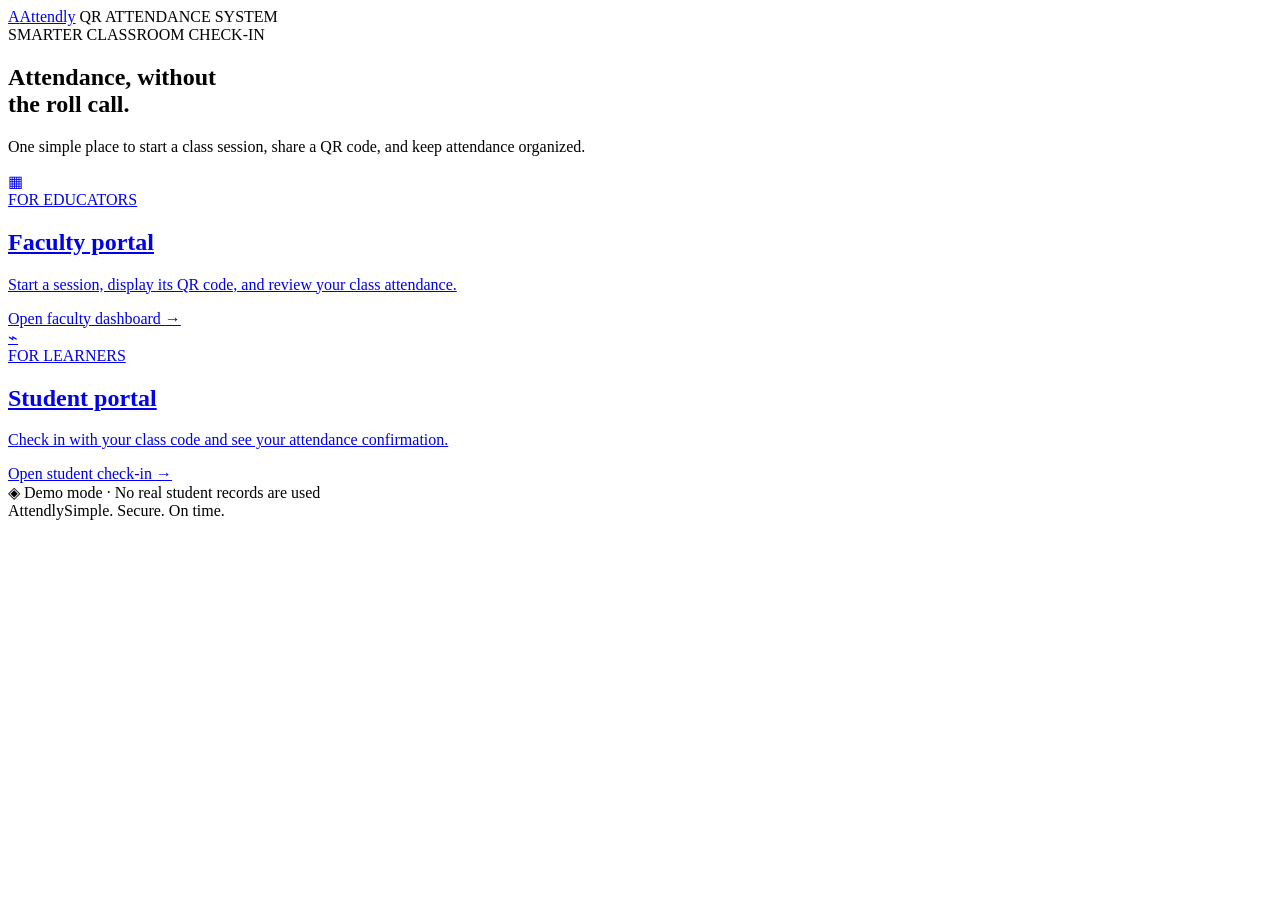
==== docs/index.html @ 0d037585 "Add docs/index.html" ====
<!doctype html>
<html lang="en">
<head>
  <meta charset="utf-8">
  <meta name="viewport" content="width=device-width, initial-scale=1">
  <meta name="theme-color" content="#102a43">
  <meta name="description" content="QR attendance portals for faculty and students.">
  <title>Attendly — QR Attendance</title>
  <link rel="stylesheet" href="styles.css">
</head>
<body class="landing-page">
  <header class="topbar landing-topbar">
    <a class="brand" href="index.html" aria-label="Attendly home"><span class="brand-mark">A</span><span>Attendly</span></a>
    <span class="topbar-note">QR ATTENDANCE SYSTEM</span>
  </header>

  <main class="landing-main">
    <section class="hero-copy">
      <div class="eyebrow"><span class="live-dot"></span> SMARTER CLASSROOM CHECK-IN</div>
      <h1>Attendance, without<br><span>the roll call.</span></h1>
      <p>One simple place to start a class session, share a QR code, and keep attendance organized.</p>
    </section>

    <section class="portal-grid" aria-label="Choose your portal">
      <a class="portal-card faculty-card" href="faculty.html">
        <div class="portal-icon faculty-icon" aria-hidden="true">▦</div>
        <div class="portal-label">FOR EDUCATORS</div>
        <h2>Faculty portal</h2>
        <p>Start a session, display its QR code, and review your class attendance.</p>
        <span class="portal-link">Open faculty dashboard <span aria-hidden="true">→</span></span>
      </a>
      <a class="portal-card student-card" href="student.html">
        <div class="portal-icon student-icon" aria-hidden="true">⌁</div>
        <div class="portal-label">FOR LEARNERS</div>
        <h2>Student portal</h2>
        <p>Check in with your class code and see your attendance confirmation.</p>
        <span class="portal-link">Open student check-in <span aria-hidden="true">→</span></span>
      </a>
    </section>

    <div class="landing-footnote"><span class="shield-icon" aria-hidden="true">◈</span> Demo mode · No real student records are used</div>
  </main>
  <footer class="site-footer"><span>Attendly</span><span>Simple. Secure. On time.</span></footer>
</body>
</html>
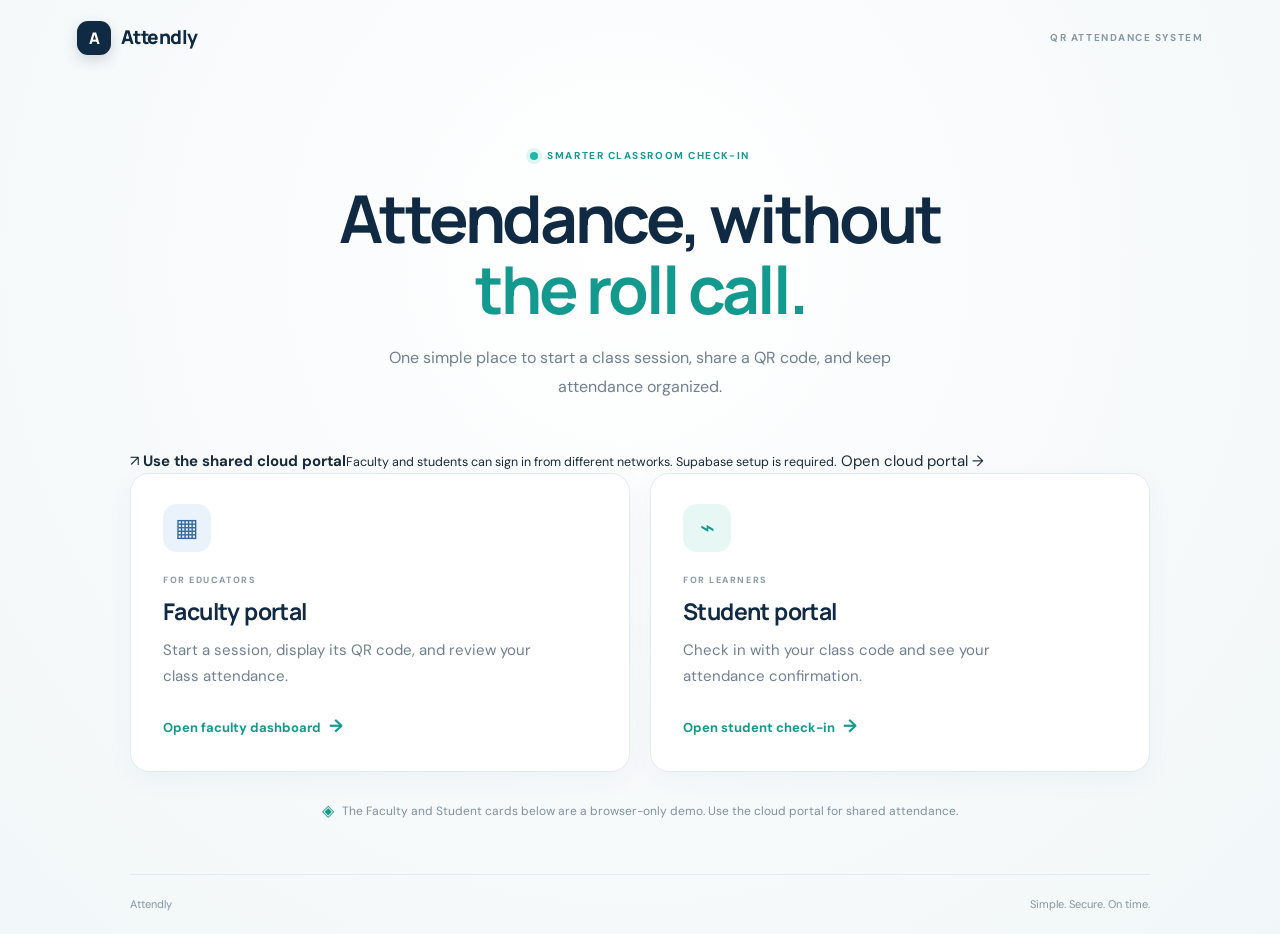
==== commit 2828fedb: "Link Supabase cloud attendance portal" ====
--- a/docs/index.html
+++ b/docs/index.html
@@ -21,6 +21,12 @@
       <p>One simple place to start a class session, share a QR code, and keep attendance organized.</p>
     </section>
 
+    <a class="online-banner" href="online/index.html">
+      <span class="online-banner-mark" aria-hidden="true">↗</span>
+      <span><strong>Use the shared cloud portal</strong><small>Faculty and students can sign in from different networks. Supabase setup is required.</small></span>
+      <span class="online-banner-action">Open cloud portal →</span>
+    </a>
+
     <section class="portal-grid" aria-label="Choose your portal">
       <a class="portal-card faculty-card" href="faculty.html">
         <div class="portal-icon faculty-icon" aria-hidden="true">▦</div>
@@ -38,9 +44,8 @@
       </a>
     </section>
 
-    <div class="landing-footnote"><span class="shield-icon" aria-hidden="true">◈</span> Demo mode · No real student records are used</div>
+    <div class="landing-footnote"><span class="shield-icon" aria-hidden="true">◈</span> The Faculty and Student cards below are a browser-only demo. Use the cloud portal for shared attendance.</div>
   </main>
   <footer class="site-footer"><span>Attendly</span><span>Simple. Secure. On time.</span></footer>
 </body>
 </html>
-
--- a/docs/styles.css
+++ b/docs/styles.css
@@ -0,0 +1,6 @@
+@import url('https://fonts.googleapis.com/css2?family=DM+Sans:wght@400;500;600;700&family=Manrope:wght@400;500;600;700;800&display=swap');
+:root{--navy:#102a43;--navy-2:#173e5e;--teal:#20b8a8;--teal-dark:#14998e;--ink:#1b2b3a;--muted:#708090;--line:#e4ebef;--paper:#fff;--wash:#f5f8fa;--green:#17856c;--amber:#b87611;--shadow:0 18px 55px rgba(16,42,67,.08)}
+*{box-sizing:border-box}html{scroll-behavior:smooth}body{margin:0;background:var(--wash);color:var(--ink);font-family:'DM Sans',Arial,sans-serif;font-size:15px;line-height:1.55}a{color:inherit;text-decoration:none}button,input,select{font:inherit}button,a,select{ -webkit-tap-highlight-color:transparent}button{cursor:pointer}.topbar{height:76px;padding:0 clamp(22px,6vw,88px);display:flex;align-items:center;justify-content:space-between;background:#fff;border-bottom:1px solid var(--line)}.brand{display:inline-flex;align-items:center;gap:10px;font-family:Manrope,sans-serif;font-size:19px;font-weight:800;letter-spacing:-.5px;color:var(--navy)}.brand-mark{height:34px;width:34px;border-radius:11px;background:var(--navy);display:grid;place-items:center;color:#fff;font-family:Manrope,sans-serif;font-size:16px;font-weight:800;box-shadow:0 5px 14px #102a432b}.topbar-note,.eyebrow,.portal-label,.detail-label{font-size:10px;letter-spacing:1.55px;font-weight:700;color:#8899a6}.landing-topbar{background:transparent;border:0}.landing-page{background:radial-gradient(ellipse at 49% 28%,#fff 0%,#f7fafb 58%,#f1f7f8 100%);min-height:100vh;display:flex;flex-direction:column}.landing-main{width:min(100% - 42px,1020px);margin:0 auto;flex:1;padding:72px 0 50px}.hero-copy{text-align:center;max-width:650px;margin:0 auto 48px}.eyebrow{display:flex;align-items:center;gap:9px;color:var(--teal-dark)}.hero-copy .eyebrow,.student-intro .eyebrow{justify-content:center}.live-dot{width:8px;height:8px;border-radius:50%;background:var(--teal);display:inline-block;box-shadow:0 0 0 4px #20b8a820}.hero-copy h1,.student-intro h1{font-family:Manrope,sans-serif;color:var(--navy);font-size:clamp(42px,7vw,66px);line-height:1.08;letter-spacing:-3px;margin:19px 0}.hero-copy h1 span,.student-intro h1 span{color:var(--teal-dark)}.hero-copy p,.student-intro p{margin:0 auto;max-width:510px;color:var(--muted);font-size:16px;line-height:1.8}.portal-grid{display:grid;grid-template-columns:1fr 1fr;gap:20px}.portal-card{position:relative;overflow:hidden;display:flex;flex-direction:column;align-items:flex-start;min-height:277px;padding:30px 32px;border:1px solid var(--line);border-radius:19px;background:#fff;box-shadow:0 8px 28px #173e5e0b;transition:transform .2s,box-shadow .2s,border-color .2s}.portal-card:hover,.portal-card:focus-visible{transform:translateY(-4px);box-shadow:var(--shadow);border-color:#b9dad7;outline:none}.portal-icon{height:48px;width:48px;display:grid;place-items:center;border-radius:14px;font-size:25px;margin-bottom:22px}.faculty-icon{background:#eaf2fc;color:#3568a1}.student-icon{background:#e7f8f4;color:#14998e}.portal-label{font-size:9px}.portal-card h2{font-family:Manrope,sans-serif;color:var(--navy);font-size:23px;letter-spacing:-.6px;margin:6px 0}.portal-card p{max-width:370px;margin:3px 0 24px;color:var(--muted);line-height:1.7}.portal-link{margin-top:auto;color:var(--teal-dark);font-weight:700;font-size:13px}.portal-link span{font-size:18px;margin-left:5px}.landing-footnote{display:flex;justify-content:center;gap:8px;align-items:center;color:#81919d;font-size:12px;margin-top:27px}.shield-icon{color:#179987;font-size:16px}.site-footer{width:min(100% - 42px,1020px);margin:0 auto;padding:21px 0;display:flex;justify-content:space-between;align-items:center;border-top:1px solid var(--line);color:#8795a0;font-size:11px}.site-footer a{color:var(--teal-dark);font-weight:700}.app-topbar{height:68px;padding:0 clamp(18px,4vw,58px)}.main-nav{display:flex;gap:7px;align-items:center;height:100%;margin-left:42px;margin-right:auto}.main-nav a{padding:9px 13px;border-radius:8px;color:#778895;font-size:13px;font-weight:600}.main-nav a.active{color:var(--navy);background:#eff6f7}.profile-chip,.secure-chip{display:flex;align-items:center;gap:9px;font-size:12px;color:#506373;font-weight:600}.avatar{width:33px;height:33px;border-radius:50%;display:grid;place-items:center;background:#d8f1ec;color:#188777;font-weight:700;font-size:11px}.secure-chip{color:var(--teal-dark);background:#e8f7f3;padding:9px 12px;border-radius:20px}.app-shell{width:min(100% - 44px,1180px);margin:0 auto;padding:37px 0 45px}.page-heading{display:flex;align-items:center;justify-content:space-between;margin-bottom:25px}.page-heading h1{font-family:Manrope,sans-serif;color:var(--navy);font-size:29px;letter-spacing:-1px;margin:5px 0 4px}.page-heading p,.panel-heading p{margin:0;color:var(--muted);font-size:13px}.date-pill{display:flex;gap:8px;align-items:center;padding:10px 14px;border:1px solid var(--line);border-radius:10px;background:#fff;color:#607180;font-size:12px}.stat-grid{display:grid;grid-template-columns:repeat(4,1fr);gap:14px;margin-bottom:17px}.stat-card{background:#fff;border:1px solid var(--line);border-radius:13px;padding:17px 19px;min-height:124px}.stat-top{display:flex;justify-content:space-between;align-items:center;color:#718291;font-size:12px}.stat-card>strong{display:block;color:var(--navy);font-family:Manrope,sans-serif;font-size:27px;line-height:1.25;margin:8px 0 1px}.stat-card small{color:#99a5ad;font-size:10px}.stat-icon{width:27px;height:27px;border-radius:8px;display:grid;place-items:center;font-size:14px}.stat-icon.blue{background:#edf3fc;color:#4d73ab}.stat-icon.green{background:#e6f7f1;color:#16886f}.stat-icon.violet{background:#f1edfc;color:#8066c0}.stat-icon.amber{background:#fff5e5;color:#b77912}.positive{color:#1a9675;font-weight:700}.dashboard-grid{display:grid;grid-template-columns:1.1fr .9fr;gap:16px;margin-bottom:17px}.panel{background:#fff;border:1px solid var(--line);border-radius:14px;padding:22px 23px;box-shadow:0 6px 18px #102a4305}.panel-heading{display:flex;align-items:flex-start;justify-content:space-between;gap:16px}.panel-heading h2{font-family:Manrope,sans-serif;color:var(--navy);font-size:18px;letter-spacing:-.4px;margin:5px 0 5px}.panel-heading p{font-size:11px}.panel-icon{width:38px;height:38px;border-radius:11px;display:grid;place-items:center;background:#e7f7f4;color:var(--teal-dark);font-size:20px}.session-form{margin-top:21px}.session-form label,.checkin-card form label{display:block;color:#405363;font-size:11px;font-weight:700;margin-bottom:7px}.input-with-icon,.field-wrap{display:flex;align-items:center;gap:10px;height:45px;border:1px solid #dfe7eb;border-radius:9px;padding:0 12px;background:#fff;color:#93a2ad}.input-with-icon:focus-within,.field-wrap:focus-within,.search-box:focus-within{border-color:#4ab9ab;box-shadow:0 0 0 3px #20b8a818}.input-with-icon select,.field-wrap input{appearance:none;outline:0;border:0;background:transparent;width:100%;color:#33495a;font-size:12px}.button{display:inline-flex;align-items:center;justify-content:center;gap:9px;border:0;border-radius:9px;padding:12px 17px;font-weight:700;font-size:12px;transition:background .18s,transform .18s}.button:hover{transform:translateY(-1px)}.button-primary{background:var(--navy);color:#fff}.button-primary:hover{background:#1b4868}.session-form .button{width:100%;margin-top:13px}.button-secondary{background:#eef4f5;border:1px solid #e1e9ed;color:#385061}.button-outline{background:#fff;border:1px solid #dce5e9;color:#526776}.button-outline:hover,.button-secondary:hover{background:#f5f9fa}.full-width{width:100%}.hidden{display:none!important}.active-session{border-top:1px solid var(--line);padding-top:15px;margin-top:20px}.session-status{display:flex;align-items:center;gap:8px;color:var(--green);font-size:9px;font-weight:800;letter-spacing:1px}.timer{margin-left:auto;color:#758693;font-variant-numeric:tabular-nums;font-size:11px}.qr-layout{display:flex;align-items:center;gap:20px;padding:15px 0}.qr-box{flex:0 0 135px;min-height:145px;border:1px solid var(--line);border-radius:11px;background:#fbfdfd;display:flex;flex-direction:column;align-items:center;justify-content:center;padding:9px}.qr-box img{width:110px;height:110px;object-fit:contain}.qr-caption{font-size:9px;color:#81919c;margin-top:5px}.qr-details{display:flex;flex-direction:column;min-width:0;gap:2px}.detail-label{margin-top:7px;font-size:8px;letter-spacing:1px}.detail-label:first-child{margin-top:0}.qr-details strong{color:var(--navy);font-size:12px}.session-code{letter-spacing:2px;font-size:17px!important}.qr-details code{font-size:9px;color:#82929e;overflow-wrap:anywhere}.text-button{align-self:flex-start;border:0;background:none;padding:4px 0;color:var(--teal-dark);font-size:10px;font-weight:700}.small-link{padding-top:6px;color:var(--teal-dark);font-size:10px;font-weight:700;white-space:nowrap}.class-list{margin-top:15px}.class-row{display:flex;align-items:center;gap:11px;padding:12px 0;border-bottom:1px solid #f0f3f5}.class-row:last-child{border:0}.class-color{height:33px;width:4px;border-radius:4px}.color-blue{background:#527cb7}.color-teal{background:#2eb29e}.color-violet{background:#927bd0}.class-info{display:flex;flex-direction:column;gap:2px}.class-info strong{font-size:11px;color:#334a5c}.class-info small{font-size:9px;color:#92a0aa}.class-time{margin-left:auto;color:#647584;font-size:10px}.class-live{margin-left:7px;color:#148a72;font-size:8px;letter-spacing:.8px;background:#e4f6ef;padding:3px 5px;border-radius:4px;vertical-align:1px}.class-summary{display:flex;justify-content:space-between;border-top:1px solid var(--line);padding-top:13px;margin-top:7px}.class-summary div{display:flex;flex-direction:column;gap:1px}.class-summary strong{color:var(--navy);font-size:14px}.class-summary span{color:#96a2aa;font-size:8px}.attendance-panel{padding-bottom:8px}.attendance-heading{align-items:center}.attendance-heading h2{margin-bottom:3px}.table-tools{display:flex;align-items:center;justify-content:space-between;margin:20px 0 10px}.search-box{height:35px;width:min(320px,65%);display:flex;align-items:center;gap:8px;padding:0 11px;border:1px solid var(--line);border-radius:8px;color:#8394a0}.search-box input{outline:0;border:0;background:transparent;width:100%;font-size:10px;color:var(--ink)}.table-count{font-size:10px;color:#96a2aa}.table-scroll{overflow-x:auto}table{width:100%;border-collapse:collapse;white-space:nowrap}thead th{text-align:left;padding:10px 11px;color:#91a0aa;font-size:8px;font-weight:700;letter-spacing:1px;border-bottom:1px solid var(--line)}tbody td{padding:11px;color:#5e7180;font-size:10px;border-bottom:1px solid #f1f4f5}tbody tr:last-child td{border-bottom:0}.student-cell{display:flex;align-items:center;gap:8px;color:#334b5c;font-weight:700}.student-avatar{width:27px;height:27px;display:grid;place-items:center;border-radius:8px;background:#e8f1f7;color:#537b99;font-size:9px;font-weight:700}.status-pill{display:inline-flex;align-items:center;gap:5px;padding:4px 8px;border-radius:20px;font-size:9px;font-weight:700}.status-present{color:#17816b;background:#e6f7f1}.status-late{color:#a56b13;background:#fff5e5}.status-pill:before{content:'';width:5px;height:5px;border-radius:50%;background:currentColor}.empty-state{text-align:center;color:#8a99a3;font-size:12px;padding:24px}.demo-notice{display:flex;gap:8px;align-items:flex-start;color:#84939d;font-size:10px;margin:15px 2px}.demo-notice span{color:#239687}.student-shell{width:min(100% - 40px,940px);min-height:calc(100vh - 144px);margin:0 auto;padding:53px 0 44px;display:grid;grid-template-columns:.9fr 1.1fr;align-items:center;gap:48px}.student-intro .eyebrow{justify-content:flex-start}.student-intro h1{font-size:clamp(37px,5vw,52px);letter-spacing:-2px;margin:15px 0}.student-intro p{margin:0;max-width:375px;font-size:14px}.checkin-card{background:#fff;border:1px solid var(--line);border-radius:17px;padding:29px;box-shadow:var(--shadow)}.checkin-title{display:flex;align-items:center;gap:12px;margin-bottom:19px}.checkin-icon{height:43px;width:43px;border-radius:12px;background:#e5f7f3;color:var(--teal-dark);font-size:25px;display:grid;place-items:center}.checkin-title h2{font-family:Manrope,sans-serif;color:var(--navy);font-size:17px;margin:0}.checkin-title p{margin:1px 0 0;color:#91a0aa;font-size:10px}.session-banner{display:flex;align-items:center;gap:11px;background:#f0f8f6;border:1px solid #e1f1ed;border-radius:9px;padding:12px;margin-bottom:18px}.session-banner .live-dot{flex:0 0 auto}.session-banner div{display:flex;flex-direction:column}.session-banner strong{color:#315a58;font-size:10px}.session-banner small{color:#819994;font-size:9px;margin-top:2px}.checkin-card form label{margin:13px 0 6px}.field-wrap{height:44px}.field-wrap input{font-size:12px}.field-wrap input::placeholder{color:#a6b2ba}.code-field input{letter-spacing:3px;font-size:14px}.checkin-button{width:100%;margin-top:20px;height:46px}.checkin-button span{font-size:17px;margin-left:auto}.privacy-note{display:flex;align-items:center;justify-content:center;gap:6px;margin-top:16px;color:#92a0a9;font-size:9px}.privacy-note span{color:#2a9c8c}.success-view{text-align:center;padding:9px 4px 0}.success-mark{width:56px;height:56px;border-radius:50%;display:grid;place-items:center;margin:0 auto 17px;background:#e3f7ef;color:#178b70;font-size:27px;font-weight:700}.success-view .eyebrow{justify-content:center}.success-view h2{font-family:Manrope,sans-serif;color:var(--navy);font-size:23px;margin:7px 0}.success-view>p{color:#80909b;font-size:11px;margin:0 0 20px}.success-receipt{display:grid;grid-template-columns:1fr 1fr;gap:8px;text-align:left;background:#f7fafb;border:1px solid #e9eff1;border-radius:10px;padding:15px;margin-bottom:18px}.success-receipt span{color:#96a3ac;font-size:8px;letter-spacing:1px}.success-receipt strong{color:#385163;font-size:10px}.help-note{grid-column:2;display:flex;flex-direction:column;gap:3px;margin-top:-31px;padding:0 4px;color:#81909b;font-size:10px}.help-note strong{color:#415667}.student-demo-notice{grid-column:1/-1;justify-content:center;margin:-20px 0 0}.landing-footnote,.site-footer,.date-pill{user-select:none}
+@media(max-width:850px){.app-shell{width:min(100% - 32px,720px)}.stat-grid{grid-template-columns:repeat(2,1fr)}.dashboard-grid{grid-template-columns:1fr}.student-shell{width:min(100% - 36px,600px);grid-template-columns:1fr;gap:25px;padding-top:39px}.student-intro{text-align:center}.student-intro .eyebrow{justify-content:center}.student-intro p{margin:0 auto}.student-intro h1 br{display:none}.help-note{grid-column:1;margin-top:-12px;text-align:center}.student-demo-notice{margin:-4px 0 0}.checkin-card{max-width:520px;width:100%;margin:auto}}
+@media(max-width:560px){.topbar{height:63px;padding:0 17px}.topbar-note{display:none}.landing-main{width:min(100% - 32px,460px);padding:53px 0 36px}.hero-copy{margin-bottom:30px}.hero-copy h1{font-size:44px;letter-spacing:-2.1px;margin:16px 0}.hero-copy p{font-size:13px;padding:0 8px}.portal-grid{grid-template-columns:1fr;gap:13px}.portal-card{min-height:218px;padding:21px 23px}.portal-icon{height:41px;width:41px;margin-bottom:14px}.portal-card h2{font-size:20px}.portal-card p{font-size:12px;margin-bottom:16px}.landing-footnote{font-size:10px}.site-footer{width:calc(100% - 34px)}.app-topbar{height:auto;min-height:62px;flex-wrap:wrap;padding:10px 17px;gap:5px}.main-nav{order:3;margin:4px 0 0;width:100%;height:38px}.main-nav a{font-size:11px;padding:8px 10px}.profile-chip{font-size:10px}.avatar{width:29px;height:29px}.secure-chip{padding:7px 9px;font-size:10px}.app-shell{width:calc(100% - 28px);padding-top:26px}.page-heading{align-items:flex-start;gap:10px}.page-heading h1{font-size:23px}.page-heading p{font-size:11px}.date-pill{font-size:9px;padding:8px}.stat-grid{gap:9px}.stat-card{min-height:110px;padding:13px}.stat-card>strong{font-size:23px}.stat-top{font-size:10px}.stat-card small{font-size:8px}.panel{padding:17px 15px}.panel-heading h2{font-size:16px}.panel-heading p{font-size:10px}.qr-layout{gap:12px}.qr-box{flex-basis:120px;min-height:132px}.qr-box img{width:98px;height:98px}.attendance-heading{align-items:flex-start;flex-direction:column}.attendance-heading .button{padding:9px 11px}.student-shell{width:calc(100% - 30px);padding-top:31px;gap:19px}.student-intro h1{font-size:38px}.student-intro p{font-size:12px}.checkin-card{padding:22px 18px}.help-note{margin-top:-7px}.site-footer{font-size:9px}}
+
